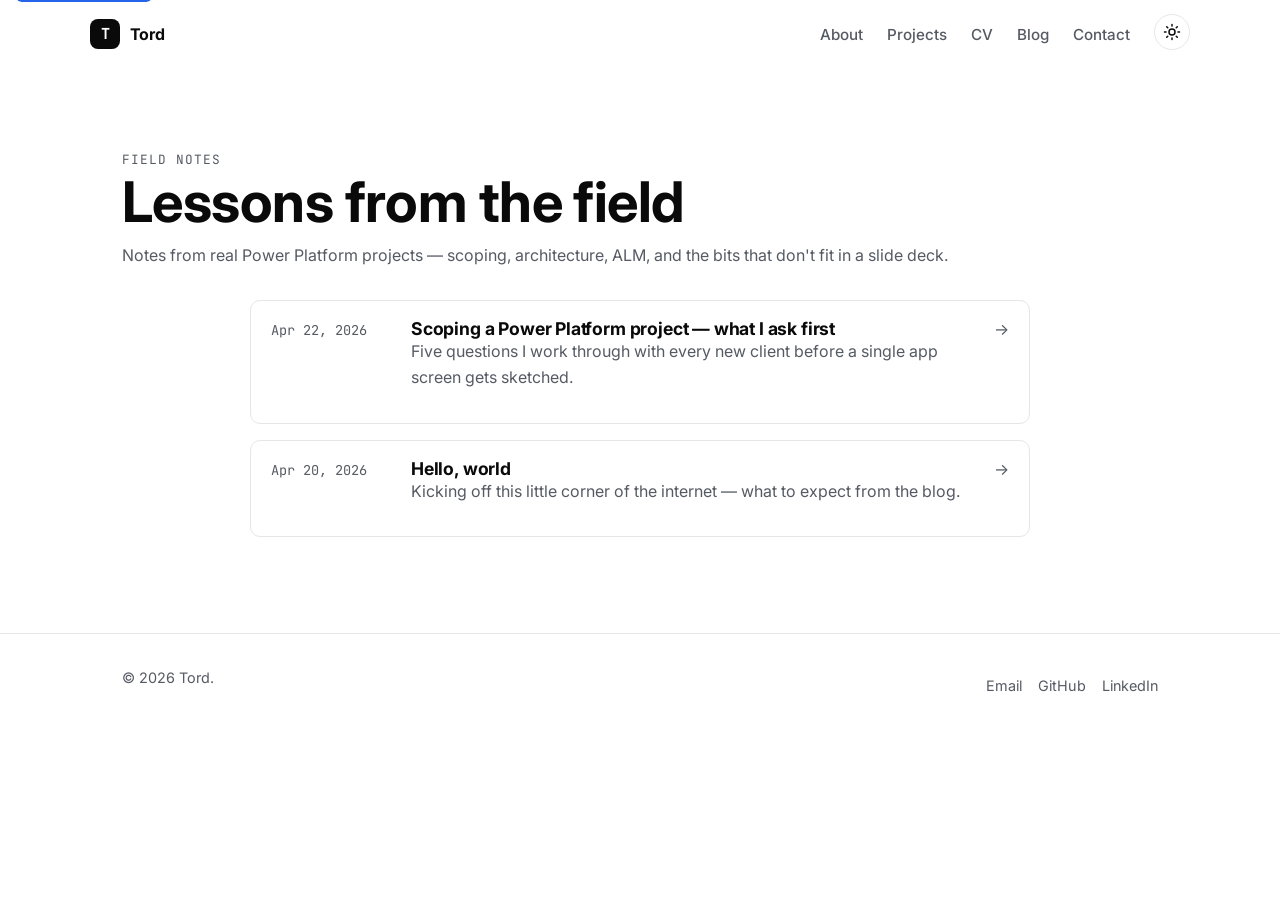
==== blog/index.html @ f57ea791 "Initial commit" ====
<!DOCTYPE html>
<html lang="en" data-theme="dark">
<head>
  <meta charset="UTF-8" />
  <meta name="viewport" content="width=device-width, initial-scale=1.0" />
  <meta name="description" content="Tord — field notes from Power Platform consulting projects." />
  <title>Field Notes — Tord</title>
  <link rel="preconnect" href="https://fonts.googleapis.com" />
  <link rel="preconnect" href="https://fonts.gstatic.com" crossorigin />
  <link href="https://fonts.googleapis.com/css2?family=Inter:wght@400;500;600;700&family=JetBrains+Mono:wght@400;500&display=swap" rel="stylesheet" />
  <link rel="stylesheet" href="../css/styles.css" />
</head>
<body>
  <a class="skip-link" href="#main">Skip to content</a>

  <header class="site-header" id="site-header">
    <nav class="nav container" aria-label="Primary">
      <a class="brand" href="../index.html">
        <span class="brand-mark">T</span>
        <span class="brand-name">Tord</span>
      </a>
      <button class="nav-toggle" aria-expanded="false" aria-controls="nav-menu" aria-label="Open menu">
        <span></span><span></span><span></span>
      </button>
      <ul class="nav-menu" id="nav-menu">
        <li><a href="../index.html#about">About</a></li>
        <li><a href="../index.html#projects">Projects</a></li>
        <li><a href="../index.html#cv">CV</a></li>
        <li><a href="index.html" aria-current="page">Blog</a></li>
        <li><a href="../index.html#contact">Contact</a></li>
        <li>
          <button class="theme-toggle" id="theme-toggle" aria-label="Toggle theme" title="Toggle theme">
            <svg class="icon icon-sun" width="18" height="18" viewBox="0 0 24 24" fill="none" stroke="currentColor" stroke-width="2" stroke-linecap="round" stroke-linejoin="round" aria-hidden="true"><circle cx="12" cy="12" r="4"/><path d="M12 2v2M12 20v2M4.93 4.93l1.41 1.41M17.66 17.66l1.41 1.41M2 12h2M20 12h2M4.93 19.07l1.41-1.41M17.66 6.34l1.41-1.41"/></svg>
            <svg class="icon icon-moon" width="18" height="18" viewBox="0 0 24 24" fill="none" stroke="currentColor" stroke-width="2" stroke-linecap="round" stroke-linejoin="round" aria-hidden="true"><path d="M21 12.8A9 9 0 1 1 11.2 3a7 7 0 0 0 9.8 9.8z"/></svg>
          </button>
        </li>
      </ul>
    </nav>
  </header>

  <main id="main">
    <section class="blog-hero">
      <div class="container">
        <p class="section-kicker">Field notes</p>
        <h1>Lessons from the field</h1>
        <p>Notes from real Power Platform projects — scoping, architecture, ALM, and the bits that don't fit in a slide deck.</p>
      </div>
    </section>

    <section class="section" style="border-top: 0; padding-top: 0;">
      <div class="container">
        <div class="posts-list" id="blog-list">
          <p class="muted">Loading posts…</p>
        </div>
      </div>
    </section>
  </main>

  <footer class="site-footer">
    <div class="container footer-inner">
      <p>© <span id="year"></span> Tord.</p>
      <ul class="socials">
        <li><a href="mailto:tordrl@proton.me">Email</a></li>
        <li><a href="#">GitHub</a></li>
        <li><a href="#">LinkedIn</a></li>
      </ul>
    </div>
  </footer>

  <script src="../js/main.js" defer></script>
  <script src="../js/blog.js" defer></script>
</body>
</html>
---- css/styles.css ----
/* =========================================================
   Tord — personal site
   Minimal & modern. Light + dark (techy) themes.
   ========================================================= */

/* ---------- Theme tokens ---------- */
:root {
  --font-sans: "Inter", ui-sans-serif, system-ui, -apple-system, "Segoe UI", Roboto, "Helvetica Neue", Arial, sans-serif;
  --font-mono: "JetBrains Mono", ui-monospace, SFMono-Regular, Menlo, Consolas, monospace;

  --radius-sm: 6px;
  --radius: 10px;
  --radius-lg: 16px;

  --max-w: 1100px;
  --gutter: clamp(1rem, 3vw, 2rem);

  --shadow-sm: 0 1px 2px rgba(0,0,0,0.04);
  --shadow: 0 4px 20px rgba(0,0,0,0.06);

  --duration: 200ms;
  --ease: cubic-bezier(0.4, 0, 0.2, 1);
}

html[data-theme="light"] {
  --bg: #ffffff;
  --bg-elev: #fafafa;
  --surface: #f5f5f5;
  --text: #0a0a0a;
  --text-muted: #555a63;
  --border: #e6e6e8;
  --accent: #2563eb;
  --accent-fg: #ffffff;
  --accent-soft: #eff3ff;
  --ring: rgba(37, 99, 235, 0.35);
  --success: #10b981;
  --danger: #ef4444;
  --code-bg: #f4f4f5;
}

html[data-theme="dark"] {
  --bg: #0a0a0b;
  --bg-elev: #101014;
  --surface: #15151a;
  --text: #f4f4f5;
  --text-muted: #9ba1ab;
  --border: #22232a;
  --accent: #7cc4ff;
  --accent-fg: #0a0a0b;
  --accent-soft: rgba(124, 196, 255, 0.08);
  --ring: rgba(124, 196, 255, 0.4);
  --success: #34d399;
  --danger: #f87171;
  --code-bg: #15151a;
}

/* ---------- Reset / base ---------- */
*, *::before, *::after { box-sizing: border-box; }
html { scroll-behavior: smooth; }
body {
  margin: 0;
  font-family: var(--font-sans);
  background: var(--bg);
  color: var(--text);
  -webkit-font-smoothing: antialiased;
  -moz-osx-font-smoothing: grayscale;
  line-height: 1.6;
  font-size: 16px;
  transition: background var(--duration) var(--ease), color var(--duration) var(--ease);
}
img, svg { max-width: 100%; display: block; }
a { color: inherit; text-decoration: none; }
p { margin: 0 0 1em; }
ul, ol { margin: 0; padding: 0; }
li { list-style: none; }

:focus-visible {
  outline: 2px solid var(--accent);
  outline-offset: 2px;
  border-radius: 4px;
}

.skip-link {
  position: absolute;
  top: -40px;
  left: 1rem;
  background: var(--accent);
  color: var(--accent-fg);
  padding: 0.5rem 0.75rem;
  border-radius: var(--radius-sm);
  z-index: 100;
  transition: top var(--duration) var(--ease);
}
.skip-link:focus { top: 0.5rem; }

.container {
  max-width: var(--max-w);
  margin: 0 auto;
  padding: 0 var(--gutter);
}

/* ---------- Typography ---------- */
h1, h2, h3, h4 {
  font-family: var(--font-sans);
  font-weight: 700;
  line-height: 1.15;
  letter-spacing: -0.01em;
  margin: 0 0 0.5em;
}
h1 { font-size: clamp(2.2rem, 5vw, 3.5rem); }
h2 { font-size: clamp(1.6rem, 3vw, 2.25rem); }
h3 { font-size: 1.2rem; }
.accent { color: var(--accent); }

.eyebrow {
  display: inline-flex;
  align-items: center;
  gap: 0.5rem;
  font-family: var(--font-mono);
  font-size: 0.8rem;
  color: var(--text-muted);
  text-transform: uppercase;
  letter-spacing: 0.08em;
  margin: 0 0 1.5rem;
}
.dot {
  width: 8px; height: 8px; border-radius: 50%;
  background: var(--success);
  box-shadow: 0 0 0 0 currentColor;
  animation: pulse 2s infinite;
}
@keyframes pulse {
  0%   { box-shadow: 0 0 0 0 rgba(52,211,153,0.4); }
  70%  { box-shadow: 0 0 0 8px rgba(52,211,153,0); }
  100% { box-shadow: 0 0 0 0 rgba(52,211,153,0); }
}

.muted { color: var(--text-muted); }
.inline-link {
  color: var(--accent);
  text-decoration: underline;
  text-underline-offset: 3px;
  text-decoration-thickness: 1px;
}
.inline-link:hover { text-decoration-thickness: 2px; }

/* ---------- Header / nav ---------- */
.site-header {
  position: sticky;
  top: 0;
  z-index: 50;
  background: color-mix(in oklab, var(--bg) 80%, transparent);
  backdrop-filter: saturate(180%) blur(12px);
  -webkit-backdrop-filter: saturate(180%) blur(12px);
  border-bottom: 1px solid transparent;
  transition: border-color var(--duration) var(--ease);
}
.site-header.scrolled { border-bottom-color: var(--border); }
.nav {
  display: flex;
  align-items: center;
  justify-content: space-between;
  gap: 1rem;
  padding: 0.85rem 0;
}
.brand {
  display: inline-flex;
  align-items: center;
  gap: 0.6rem;
  font-weight: 700;
  letter-spacing: -0.01em;
}
.brand-mark {
  display: inline-grid;
  place-items: center;
  width: 30px; height: 30px;
  border-radius: 8px;
  background: var(--text);
  color: var(--bg);
  font-family: var(--font-mono);
  font-size: 0.95rem;
  font-weight: 700;
}
.brand-name { font-size: 1rem; }

.nav-menu {
  display: flex;
  align-items: center;
  gap: 1.5rem;
}
.nav-menu a {
  color: var(--text-muted);
  font-size: 0.95rem;
  font-weight: 500;
  transition: color var(--duration) var(--ease);
}
.nav-menu a:hover { color: var(--text); }

.theme-toggle {
  background: transparent;
  border: 1px solid var(--border);
  color: var(--text);
  width: 36px; height: 36px;
  border-radius: 999px;
  display: inline-grid;
  place-items: center;
  cursor: pointer;
  transition: border-color var(--duration) var(--ease), background var(--duration) var(--ease);
}
.theme-toggle:hover { border-color: var(--text); }
.theme-toggle .icon { position: absolute; transition: opacity var(--duration) var(--ease), transform var(--duration) var(--ease); }
html[data-theme="light"] .icon-sun { opacity: 1; transform: rotate(0) scale(1); }
html[data-theme="light"] .icon-moon { opacity: 0; transform: rotate(-45deg) scale(0.5); }
html[data-theme="dark"] .icon-sun { opacity: 0; transform: rotate(45deg) scale(0.5); }
html[data-theme="dark"] .icon-moon { opacity: 1; transform: rotate(0) scale(1); }
.theme-toggle { position: relative; }

/* Mobile nav */
.nav-toggle {
  display: none;
  background: transparent;
  border: 1px solid var(--border);
  border-radius: 8px;
  width: 40px; height: 40px;
  padding: 0;
  cursor: pointer;
  flex-direction: column;
  gap: 4px;
  align-items: center;
  justify-content: center;
}
.nav-toggle span {
  width: 18px;
  height: 2px;
  background: var(--text);
  transition: transform var(--duration) var(--ease), opacity var(--duration) var(--ease);
}
.nav-toggle[aria-expanded="true"] span:nth-child(1) { transform: translateY(6px) rotate(45deg); }
.nav-toggle[aria-expanded="true"] span:nth-child(2) { opacity: 0; }
.nav-toggle[aria-expanded="true"] span:nth-child(3) { transform: translateY(-6px) rotate(-45deg); }

@media (max-width: 720px) {
  .nav-toggle { display: inline-flex; }
  .nav-menu {
    position: absolute;
    top: 100%; left: 0; right: 0;
    flex-direction: column;
    align-items: flex-start;
    gap: 0;
    background: var(--bg);
    border-bottom: 1px solid var(--border);
    padding: 0.5rem var(--gutter) 1rem;
    transform: translateY(-10px);
    opacity: 0;
    pointer-events: none;
    transition: opacity var(--duration) var(--ease), transform var(--duration) var(--ease);
  }
  .nav-menu.is-open { opacity: 1; transform: translateY(0); pointer-events: auto; }
  .nav-menu li { width: 100%; }
  .nav-menu a { display: block; padding: 0.75rem 0; border-bottom: 1px solid var(--border); width: 100%; }
  .nav-menu li:last-child a { border-bottom: 0; }
}

/* ---------- Buttons ---------- */
.btn {
  display: inline-flex;
  align-items: center;
  gap: 0.5rem;
  padding: 0.7rem 1.1rem;
  font-weight: 600;
  font-size: 0.95rem;
  border-radius: var(--radius);
  border: 1px solid transparent;
  cursor: pointer;
  transition: transform var(--duration) var(--ease), background var(--duration) var(--ease), border-color var(--duration) var(--ease), color var(--duration) var(--ease);
}
.btn:active { transform: translateY(1px); }
.btn-primary {
  background: var(--text);
  color: var(--bg);
}
.btn-primary:hover { background: var(--accent); color: var(--accent-fg); }
.btn-ghost {
  background: transparent;
  border-color: var(--border);
  color: var(--text);
}
.btn-ghost:hover { border-color: var(--text); }

/* ---------- Hero ---------- */
.hero {
  padding: clamp(4rem, 10vw, 7rem) 0 clamp(3rem, 8vw, 5rem);
  position: relative;
  overflow: hidden;
}
.hero::before {
  content: "";
  position: absolute;
  inset: 0;
  background:
    radial-gradient(800px 400px at 20% 0%, var(--accent-soft), transparent 60%),
    radial-gradient(600px 300px at 80% 20%, var(--accent-soft), transparent 60%);
  pointer-events: none;
  z-index: 0;
}
.hero-inner { position: relative; z-index: 1; max-width: 820px; }
.hero-title {
  font-size: clamp(2.4rem, 6vw, 4rem);
  letter-spacing: -0.02em;
  margin-bottom: 1.25rem;
}
.rotator {
  display: inline-block;
  position: relative;
  color: var(--accent);
  min-height: 1em;
}
.hero-sub {
  font-size: clamp(1.05rem, 1.6vw, 1.15rem);
  color: var(--text-muted);
  max-width: 620px;
}
.hero-cta {
  display: flex;
  flex-wrap: wrap;
  gap: 0.75rem;
  margin-top: 2rem;
}

/* ---------- Section layout ---------- */
.section {
  padding: clamp(3.5rem, 8vw, 6rem) 0;
  border-top: 1px solid var(--border);
}
.section-alt { background: var(--bg-elev); }
.section-head {
  max-width: 720px;
  margin: 0 auto 2.5rem;
  text-align: center;
}
.section-kicker {
  font-family: var(--font-mono);
  font-size: 0.8rem;
  color: var(--text-muted);
  letter-spacing: 0.08em;
  text-transform: uppercase;
  margin: 0 0 0.75rem;
}
.section-title { margin-bottom: 0.5rem; }
.section-lede { color: var(--text-muted); margin: 0; }

/* ---------- About ---------- */
.about-grid {
  display: grid;
  grid-template-columns: 2fr 1fr;
  gap: 2rem;
  align-items: start;
}
.about-text p { font-size: 1.05rem; color: var(--text-muted); }
.about-text p strong { color: var(--text); }

.tag-list {
  display: flex;
  flex-wrap: wrap;
  gap: 0.5rem;
  margin-top: 1rem;
}
.tag-list li {
  font-family: var(--font-mono);
  font-size: 0.8rem;
  padding: 0.3rem 0.6rem;
  border: 1px solid var(--border);
  border-radius: 999px;
  color: var(--text-muted);
}
.tag-list.small li { font-size: 0.75rem; padding: 0.2rem 0.55rem; }

.about-card {
  background: var(--surface);
  border: 1px solid var(--border);
  border-radius: var(--radius-lg);
  padding: 1.5rem;
}
.facts { margin: 0; }
.facts > div {
  display: grid;
  grid-template-columns: 90px 1fr;
  gap: 0.75rem;
  padding: 0.65rem 0;
  border-bottom: 1px dashed var(--border);
}
.facts > div:last-child { border-bottom: 0; }
.facts dt { color: var(--text-muted); font-size: 0.9rem; }
.facts dd { margin: 0; font-size: 0.95rem; }

@media (max-width: 720px) {
  .about-grid { grid-template-columns: 1fr; }
}

/* ---------- Projects ---------- */
.projects-grid {
  display: grid;
  grid-template-columns: repeat(auto-fit, minmax(260px, 1fr));
  gap: 1.25rem;
}
.project-card {
  background: var(--bg);
  border: 1px solid var(--border);
  border-radius: var(--radius-lg);
  overflow: hidden;
  display: flex;
  flex-direction: column;
  transition: transform var(--duration) var(--ease), border-color var(--duration) var(--ease), box-shadow var(--duration) var(--ease);
}
.project-card:hover {
  transform: translateY(-2px);
  border-color: var(--text);
  box-shadow: var(--shadow);
}
.project-thumb {
  aspect-ratio: 3 / 2;
  background: var(--surface);
  display: grid;
  place-items: center;
  color: var(--text);
}
.project-thumb svg { width: 100%; height: 100%; }
.project-body { padding: 1.25rem; display: flex; flex-direction: column; gap: 0.6rem; flex: 1; }
.project-body h3 { margin: 0; }
.project-body p { margin: 0; color: var(--text-muted); font-size: 0.95rem; }
.project-links {
  margin-top: auto;
  display: flex;
  gap: 1rem;
  font-size: 0.9rem;
  padding-top: 0.5rem;
}
.project-links a { color: var(--accent); font-weight: 500; }
.project-links .muted-link { color: var(--text-muted); }

/* ---------- CV ---------- */
.cv-grid {
  display: grid;
  grid-template-columns: 1fr 1fr;
  gap: 3rem;
}
.cv-heading {
  font-family: var(--font-mono);
  font-size: 0.8rem;
  text-transform: uppercase;
  letter-spacing: 0.08em;
  color: var(--text-muted);
  margin-bottom: 1rem;
}
.timeline { position: relative; padding-left: 1rem; border-left: 1px solid var(--border); margin-bottom: 2rem; }
.timeline li { padding: 0.5rem 0 1.25rem; position: relative; }
.timeline li::before {
  content: "";
  position: absolute;
  left: -1.4rem;
  top: 1rem;
  width: 8px; height: 8px;
  border-radius: 50%;
  background: var(--accent);
  box-shadow: 0 0 0 3px var(--bg);
}
.timeline-when {
  font-family: var(--font-mono);
  font-size: 0.78rem;
  color: var(--text-muted);
  margin-bottom: 0.25rem;
}
.timeline-what h4 { margin: 0 0 0.25rem; font-size: 1rem; }
.timeline-what p { margin: 0; color: var(--text-muted); font-size: 0.95rem; }

.skills { display: flex; flex-wrap: wrap; gap: 0.5rem; }
.chip {
  font-size: 0.85rem;
  padding: 0.35rem 0.7rem;
  border-radius: 999px;
  background: var(--surface);
  border: 1px solid var(--border);
}

@media (max-width: 720px) {
  .cv-grid { grid-template-columns: 1fr; gap: 2rem; }
}

/* ---------- Posts list ---------- */
.posts-list {
  display: grid;
  gap: 1rem;
  max-width: 780px;
  margin: 0 auto;
}
.post-item {
  display: grid;
  grid-template-columns: 120px 1fr auto;
  gap: 1.25rem;
  align-items: baseline;
  padding: 1rem 1.25rem;
  border: 1px solid var(--border);
  border-radius: var(--radius);
  background: var(--bg);
  transition: border-color var(--duration) var(--ease), transform var(--duration) var(--ease);
}
.post-item:hover { border-color: var(--text); transform: translateY(-1px); }
.post-item time { font-family: var(--font-mono); font-size: 0.85rem; color: var(--text-muted); }
.post-item h3 { margin: 0; font-size: 1.1rem; }
.post-item .post-arrow { color: var(--text-muted); }

@media (max-width: 640px) {
  .post-item { grid-template-columns: 1fr auto; }
  .post-item time { grid-column: 1 / -1; order: -1; }
}

/* ---------- Contact form ---------- */
.contact-form {
  display: grid;
  grid-template-columns: 1fr 1fr;
  gap: 1rem;
  max-width: 680px;
  margin: 0 auto;
}
.field { display: flex; flex-direction: column; gap: 0.4rem; }
.field-wide { grid-column: 1 / -1; }
.field label {
  font-size: 0.85rem;
  color: var(--text-muted);
  font-weight: 500;
}
.field input, .field textarea {
  width: 100%;
  font: inherit;
  padding: 0.7rem 0.85rem;
  background: var(--bg);
  color: var(--text);
  border: 1px solid var(--border);
  border-radius: var(--radius);
  transition: border-color var(--duration) var(--ease), box-shadow var(--duration) var(--ease);
}
.field textarea { resize: vertical; min-height: 120px; }
.field input:focus, .field textarea:focus {
  outline: none;
  border-color: var(--accent);
  box-shadow: 0 0 0 3px var(--ring);
}
.field.has-error input, .field.has-error textarea { border-color: var(--danger); }
.field .error {
  color: var(--danger);
  font-size: 0.8rem;
}
.hp { position: absolute; left: -9999px; width: 1px; height: 1px; overflow: hidden; }
.form-actions { display: flex; align-items: center; gap: 1rem; flex-wrap: wrap; }
.form-status { margin: 0; color: var(--text-muted); font-size: 0.9rem; }
.form-status.ok { color: var(--success); }
.form-status.err { color: var(--danger); }

@media (max-width: 640px) {
  .contact-form { grid-template-columns: 1fr; }
}

/* ---------- Footer ---------- */
.site-footer {
  border-top: 1px solid var(--border);
  padding: 2rem 0;
  background: var(--bg);
}
.footer-inner {
  display: flex;
  justify-content: space-between;
  align-items: center;
  gap: 1rem;
  flex-wrap: wrap;
  color: var(--text-muted);
  font-size: 0.9rem;
}
.socials { display: flex; gap: 1rem; }
.socials a {
  color: var(--text-muted);
  transition: color var(--duration) var(--ease);
}
.socials a:hover { color: var(--text); }

/* ---------- Blog / post pages ---------- */
.blog-hero {
  padding: clamp(3rem, 8vw, 5rem) 0 2rem;
}
.blog-hero h1 { margin-bottom: 0.5rem; }
.blog-hero p { color: var(--text-muted); margin: 0; }

.prose {
  max-width: 720px;
  margin: 0 auto;
  padding: 2rem 0 4rem;
  font-size: 1.05rem;
  line-height: 1.75;
}
.prose h1, .prose h2, .prose h3 { margin: 1.8em 0 0.6em; line-height: 1.25; }
.prose h1 { font-size: clamp(1.8rem, 3.5vw, 2.5rem); }
.prose h2 { font-size: 1.5rem; border-bottom: 1px solid var(--border); padding-bottom: 0.3em; }
.prose h3 { font-size: 1.2rem; }
.prose p { margin: 0 0 1em; color: var(--text); }
.prose a { color: var(--accent); text-decoration: underline; text-underline-offset: 3px; }
.prose strong { color: var(--text); }
.prose blockquote {
  margin: 1.5em 0;
  padding: 0.5em 1.2em;
  border-left: 3px solid var(--accent);
  background: var(--surface);
  color: var(--text-muted);
  border-radius: 0 var(--radius) var(--radius) 0;
}
.prose ul, .prose ol { margin: 0 0 1em 1.5em; }
.prose ul li { list-style: disc; margin: 0.25em 0; }
.prose ol li { list-style: decimal; margin: 0.25em 0; }
.prose code {
  font-family: var(--font-mono);
  background: var(--code-bg);
  padding: 0.15em 0.4em;
  border-radius: 4px;
  font-size: 0.92em;
}
.prose pre {
  background: var(--code-bg);
  padding: 1rem;
  border-radius: var(--radius);
  overflow-x: auto;
  border: 1px solid var(--border);
}
.prose pre code { background: transparent; padding: 0; }
.prose hr { border: 0; border-top: 1px solid var(--border); margin: 2rem 0; }
.prose img { border-radius: var(--radius); margin: 1.5em 0; }

.post-meta {
  display: flex;
  gap: 1rem;
  font-family: var(--font-mono);
  font-size: 0.85rem;
  color: var(--text-muted);
  margin-bottom: 2rem;
}
.back-link {
  display: inline-flex;
  align-items: center;
  gap: 0.4rem;
  color: var(--text-muted);
  font-size: 0.9rem;
  margin-bottom: 2rem;
}
.back-link:hover { color: var(--text); }

/* ---------- Reveal on scroll ---------- */
.reveal {
  opacity: 0;
  transform: translateY(12px);
  transition: opacity 500ms var(--ease), transform 500ms var(--ease);
}
.reveal.is-visible { opacity: 1; transform: translateY(0); }

@media (prefers-reduced-motion: reduce) {
  * { animation: none !important; transition: none !important; }
  html { scroll-behavior: auto; }
}
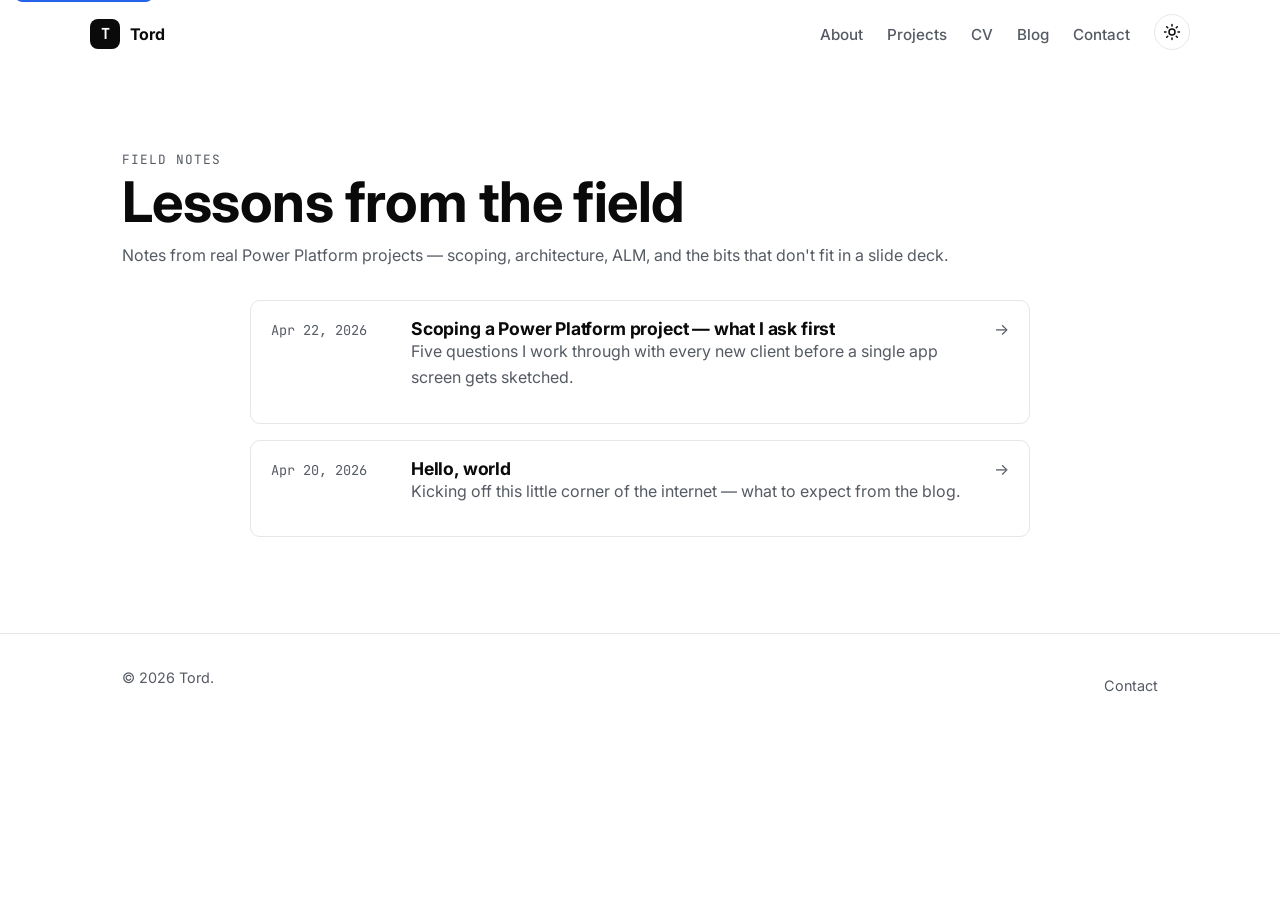
==== commit e089273c: "Sync site with CV v4: refreshed copy, new modular ticket project, per-project colours, animated hero" ====
--- a/blog/index.html
+++ b/blog/index.html
@@ -60,13 +60,12 @@
     <div class="container footer-inner">
       <p>© <span id="year"></span> Tord.</p>
       <ul class="socials">
-        <li><a href="mailto:tordrl@proton.me">Email</a></li>
-        <li><a href="#">GitHub</a></li>
-        <li><a href="#">LinkedIn</a></li>
+        <li><a href="../index.html#contact">Contact</a></li>
       </ul>
     </div>
   </footer>
 
+  <script src="posts/blog-data.js"></script>
   <script src="../js/main.js" defer></script>
   <script src="../js/blog.js" defer></script>
 </body>
--- a/css/styles.css
+++ b/css/styles.css
@@ -111,6 +111,20 @@
 h2 { font-size: clamp(1.6rem, 3vw, 2.25rem); }
 h3 { font-size: 1.2rem; }
 .accent { color: var(--accent); }
+
+/* Hero "Tord" — gradient text drawn from the project palette */
+.hero-title .accent {
+  background: linear-gradient(135deg, #8b5cf6 0%, #06b6d4 50%, #14b8a6 100%);
+  -webkit-background-clip: text;
+  background-clip: text;
+  color: transparent;
+  background-size: 220% 220%;
+  animation: heroNameSweep 9s ease-in-out infinite;
+}
+@keyframes heroNameSweep {
+  0%, 100% { background-position: 0% 50%; }
+  50%      { background-position: 100% 50%; }
+}
 
 .eyebrow {
   display: inline-flex;
@@ -296,12 +310,31 @@
 .hero::before {
   content: "";
   position: absolute;
-  inset: 0;
+  inset: -25%;
   background:
-    radial-gradient(800px 400px at 20% 0%, var(--accent-soft), transparent 60%),
-    radial-gradient(600px 300px at 80% 20%, var(--accent-soft), transparent 60%);
+    radial-gradient(closest-side, rgba(139, 92, 246, 0.22), transparent 70%) 12% 18% / 55% 55% no-repeat,
+    radial-gradient(closest-side, rgba(6, 182, 212, 0.20), transparent 70%) 82% 12% / 50% 50% no-repeat,
+    radial-gradient(closest-side, rgba(236, 72, 153, 0.16), transparent 70%) 70% 82% / 55% 55% no-repeat,
+    radial-gradient(closest-side, rgba(245, 158, 11, 0.14), transparent 70%) 22% 88% / 45% 45% no-repeat;
+  filter: blur(48px);
   pointer-events: none;
   z-index: 0;
+  animation: heroMeshDrift 22s ease-in-out infinite alternate;
+}
+html[data-theme="light"] .hero::before {
+  background:
+    radial-gradient(closest-side, rgba(139, 92, 246, 0.16), transparent 70%) 12% 18% / 55% 55% no-repeat,
+    radial-gradient(closest-side, rgba(6, 182, 212, 0.16), transparent 70%) 82% 12% / 50% 50% no-repeat,
+    radial-gradient(closest-side, rgba(236, 72, 153, 0.12), transparent 70%) 70% 82% / 55% 55% no-repeat,
+    radial-gradient(closest-side, rgba(245, 158, 11, 0.10), transparent 70%) 22% 88% / 45% 45% no-repeat;
+}
+@keyframes heroMeshDrift {
+  0%   { transform: translate3d(0, 0, 0)        rotate(0deg)   scale(1);    }
+  50%  { transform: translate3d(-2%, 1%, 0)     rotate(0.8deg) scale(1.04); }
+  100% { transform: translate3d(2%, -1.5%, 0)   rotate(-1deg)  scale(1.02); }
+}
+@media (prefers-reduced-motion: reduce) {
+  .hero::before, .hero-title .accent { animation: none; }
 }
 .hero-inner { position: relative; z-index: 1; max-width: 820px; }
 .hero-title {
@@ -313,7 +346,16 @@
   display: inline-block;
   position: relative;
   color: var(--accent);
-  min-height: 1em;
+  white-space: nowrap;
+  /* min-width is set by JS to the widest phrase — prevents layout shifts */
+}
+.rotator-text {
+  display: inline-block;
+  white-space: nowrap;
+  transition: opacity 180ms ease, transform 180ms ease;
+}
+.rotator-period {
+  color: var(--text);
 }
 .hero-sub {
   font-size: clamp(1.05rem, 1.6vw, 1.15rem);
@@ -346,6 +388,13 @@
   text-transform: uppercase;
   margin: 0 0 0.75rem;
 }
+
+/* Per-section kicker colours — the same palette as project cards */
+#about    .section-kicker { color: #06b6d4; }   /* cyan   */
+#projects .section-kicker { color: #8b5cf6; }   /* violet */
+#cv       .section-kicker { color: #14b8a6; }   /* teal   */
+#blog     .section-kicker { color: #ec4899; }   /* pink   */
+#contact  .section-kicker { color: #f59e0b; }   /* amber  */
 .section-title { margin-bottom: 0.5rem; }
 .section-lede { color: var(--text-muted); margin: 0; }
 
@@ -404,6 +453,7 @@
   gap: 1.25rem;
 }
 .project-card {
+  --project-color: var(--accent);
   background: var(--bg);
   border: 1px solid var(--border);
   border-radius: var(--radius-lg);
@@ -414,15 +464,24 @@
 }
 .project-card:hover {
   transform: translateY(-2px);
-  border-color: var(--text);
-  box-shadow: var(--shadow);
+  border-color: color-mix(in srgb, var(--project-color) 55%, var(--text));
+  box-shadow: 0 8px 28px color-mix(in srgb, var(--project-color) 22%, transparent);
 }
 .project-thumb {
   aspect-ratio: 3 / 2;
-  background: var(--surface);
+  background: color-mix(in srgb, var(--project-color) 10%, var(--surface));
   display: grid;
   place-items: center;
-  color: var(--text);
+  color: var(--project-color);
+  transition: background var(--duration) var(--ease);
+}
+.project-card:hover .project-thumb {
+  background: color-mix(in srgb, var(--project-color) 18%, var(--surface));
+}
+.project-card .tag-list.small li {
+  background: color-mix(in srgb, var(--project-color) 12%, transparent);
+  border-color: color-mix(in srgb, var(--project-color) 38%, var(--border));
+  color: color-mix(in srgb, var(--project-color) 70%, var(--text));
 }
 .project-thumb svg { width: 100%; height: 100%; }
 .project-body { padding: 1.25rem; display: flex; flex-direction: column; gap: 0.6rem; flex: 1; }
@@ -480,6 +539,30 @@
   border-radius: 999px;
   background: var(--surface);
   border: 1px solid var(--border);
+  transition: transform var(--duration) var(--ease), background var(--duration) var(--ease);
+}
+.chip:hover { transform: translateY(-1px); }
+
+/* Skill chips — group-coloured (matches the project-card palette) */
+.chip[data-group="m365"] {
+  background: color-mix(in srgb, #06b6d4 14%, var(--surface));
+  border-color: color-mix(in srgb, #06b6d4 38%, var(--border));
+  color: color-mix(in srgb, #06b6d4 70%, var(--text));
+}
+.chip[data-group="platform"] {
+  background: color-mix(in srgb, #8b5cf6 14%, var(--surface));
+  border-color: color-mix(in srgb, #8b5cf6 38%, var(--border));
+  color: color-mix(in srgb, #8b5cf6 70%, var(--text));
+}
+.chip[data-group="delivery"] {
+  background: color-mix(in srgb, #ec4899 14%, var(--surface));
+  border-color: color-mix(in srgb, #ec4899 38%, var(--border));
+  color: color-mix(in srgb, #ec4899 70%, var(--text));
+}
+.chip[data-group="method"] {
+  background: color-mix(in srgb, #f59e0b 14%, var(--surface));
+  border-color: color-mix(in srgb, #f59e0b 38%, var(--border));
+  color: color-mix(in srgb, #f59e0b 70%, var(--text));
 }
 
 @media (max-width: 720px) {
@@ -658,6 +741,217 @@
 }
 .reveal.is-visible { opacity: 1; transform: translateY(0); }
 
+/* ---------- Project Carousel (home page) ---------- */
+.carousel-wrapper {
+  position: relative;
+}
+.carousel-track-outer {
+  overflow: hidden;
+  border-radius: var(--radius-lg);
+}
+.carousel-track {
+  display: flex;
+  gap: 1.25rem;
+  transition: transform 500ms var(--ease);
+  will-change: transform;
+}
+/* Each card takes up 1/3 of the visible width minus gaps */
+.carousel-track .project-card {
+  flex: 0 0 calc((100% - 2 * 1.25rem) / 3);
+  min-width: 0;
+}
+@media (max-width: 900px) {
+  .carousel-track .project-card {
+    flex: 0 0 calc((100% - 1.25rem) / 2);
+  }
+}
+@media (max-width: 560px) {
+  .carousel-track .project-card {
+    flex: 0 0 100%;
+  }
+}
+.carousel-controls {
+  display: flex;
+  align-items: center;
+  justify-content: center;
+  gap: 1rem;
+  margin-top: 1.5rem;
+}
+.carousel-btn {
+  background: var(--surface);
+  border: 1px solid var(--border);
+  color: var(--text);
+  width: 38px; height: 38px;
+  border-radius: 999px;
+  display: inline-grid;
+  place-items: center;
+  cursor: pointer;
+  transition: background var(--duration) var(--ease), border-color var(--duration) var(--ease);
+  flex-shrink: 0;
+}
+.carousel-btn:hover { background: var(--bg); border-color: var(--text); }
+.carousel-btn:disabled { opacity: 0.35; cursor: not-allowed; }
+.carousel-dots {
+  display: flex;
+  gap: 0.45rem;
+  align-items: center;
+}
+.carousel-dot {
+  width: 7px; height: 7px;
+  border-radius: 999px;
+  background: var(--border);
+  border: none;
+  cursor: pointer;
+  padding: 0;
+  transition: background var(--duration) var(--ease), width var(--duration) var(--ease);
+}
+.carousel-dot.active {
+  background: var(--accent);
+  width: 18px;
+}
+.carousel-footer {
+  text-align: center;
+  margin-top: 2rem;
+}
+
+/* ---------- Project card meta (carousel) ---------- */
+.project-card-meta {
+  font-family: var(--font-mono);
+  font-size: 0.78rem;
+  color: var(--text-muted);
+  margin: 0;
+  letter-spacing: 0.01em;
+}
+
+/* ---------- Projects index page ---------- */
+.projects-hero {
+  padding: clamp(3rem, 8vw, 5rem) 0 2rem;
+  border-bottom: 1px solid var(--border);
+}
+.projects-hero h1 { margin-bottom: 0.5rem; }
+.projects-hero p { color: var(--text-muted); margin: 0; }
+
+.filter-bar {
+  display: flex;
+  flex-wrap: wrap;
+  gap: 0.5rem;
+  margin-bottom: 2.5rem;
+}
+.filter-btn {
+  font-family: var(--font-mono);
+  font-size: 0.78rem;
+  padding: 0.3rem 0.7rem;
+  border-radius: 999px;
+  border: 1px solid var(--border);
+  background: transparent;
+  color: var(--text-muted);
+  cursor: pointer;
+  transition: background var(--duration) var(--ease), color var(--duration) var(--ease), border-color var(--duration) var(--ease);
+}
+.filter-btn:hover { border-color: var(--text); color: var(--text); }
+.filter-btn.active {
+  background: var(--text);
+  color: var(--bg);
+  border-color: var(--text);
+}
+
+/* ---------- Document-style project list ---------- */
+.projects-list-doc {
+  max-width: 780px;
+}
+
+.project-entry {
+  padding: 2.5rem 0;
+}
+.project-entry[data-hidden="true"] { display: none; }
+
+.project-entry-title {
+  font-size: clamp(1.25rem, 2.5vw, 1.6rem);
+  font-weight: 700;
+  letter-spacing: 0.01em;
+  text-transform: uppercase;
+  margin: 0 0 0.6rem;
+  color: var(--text);
+}
+
+.project-entry-meta {
+  font-size: 0.92rem;
+  color: var(--text-muted);
+  margin: 0 0 1.25rem;
+}
+.project-entry-meta strong { color: var(--text); font-weight: 600; }
+.project-meta-sep { margin: 0 0.25rem; opacity: 0.4; }
+
+.project-entry-body {
+  font-size: 1rem;
+  line-height: 1.75;
+  color: var(--text-muted);
+}
+.project-entry-body p { margin: 0 0 0.85em; color: var(--text-muted); }
+.project-entry-body p:last-child { margin-bottom: 0; }
+.project-entry-body strong { color: var(--text); font-weight: 600; }
+.project-entry-body ul,
+.project-entry-body ol {
+  margin: 0.5em 0 0.85em 1.25em;
+  padding: 0;
+}
+.project-entry-body ul li { list-style: disc; margin: 0.25em 0; }
+.project-entry-body ol li { list-style: decimal; margin: 0.25em 0; }
+.project-entry-body a { color: var(--accent); text-decoration: underline; text-underline-offset: 3px; }
+.project-entry-body code {
+  font-family: var(--font-mono);
+  background: var(--code-bg);
+  padding: 0.15em 0.4em;
+  border-radius: 4px;
+  font-size: 0.9em;
+}
+
+.project-entry-tags {
+  margin-top: 1.25rem !important;
+}
+/* Tags inside entries are clickable filter buttons */
+.filter-tag {
+  background: transparent;
+  cursor: pointer;
+  font-family: var(--font-mono);
+  font-size: 0.75rem;
+  padding: 0.2rem 0.55rem;
+  border: 1px solid var(--border);
+  border-radius: 999px;
+  color: var(--text-muted);
+  transition: border-color var(--duration) var(--ease), color var(--duration) var(--ease);
+}
+.filter-tag:hover { border-color: var(--accent); color: var(--accent); }
+
+.project-divider {
+  border: none;
+  border-top: 1px solid var(--border);
+  margin: 0;
+}
+
+.projects-empty {
+  padding: 3rem 0;
+}
+
+/* ---------- Add project prompt ---------- */
+.add-project-cta {
+  margin-top: 3rem;
+  padding: 1.25rem 1.5rem;
+  border: 1px dashed var(--border);
+  border-radius: var(--radius-lg);
+  color: var(--text-muted);
+  font-size: 0.875rem;
+  line-height: 1.6;
+}
+.add-project-cta code {
+  font-family: var(--font-mono);
+  background: var(--surface);
+  padding: 0.15em 0.4em;
+  border-radius: 4px;
+  font-size: 0.88em;
+  color: var(--accent);
+}
+
 @media (prefers-reduced-motion: reduce) {
   * { animation: none !important; transition: none !important; }
   html { scroll-behavior: auto; }
